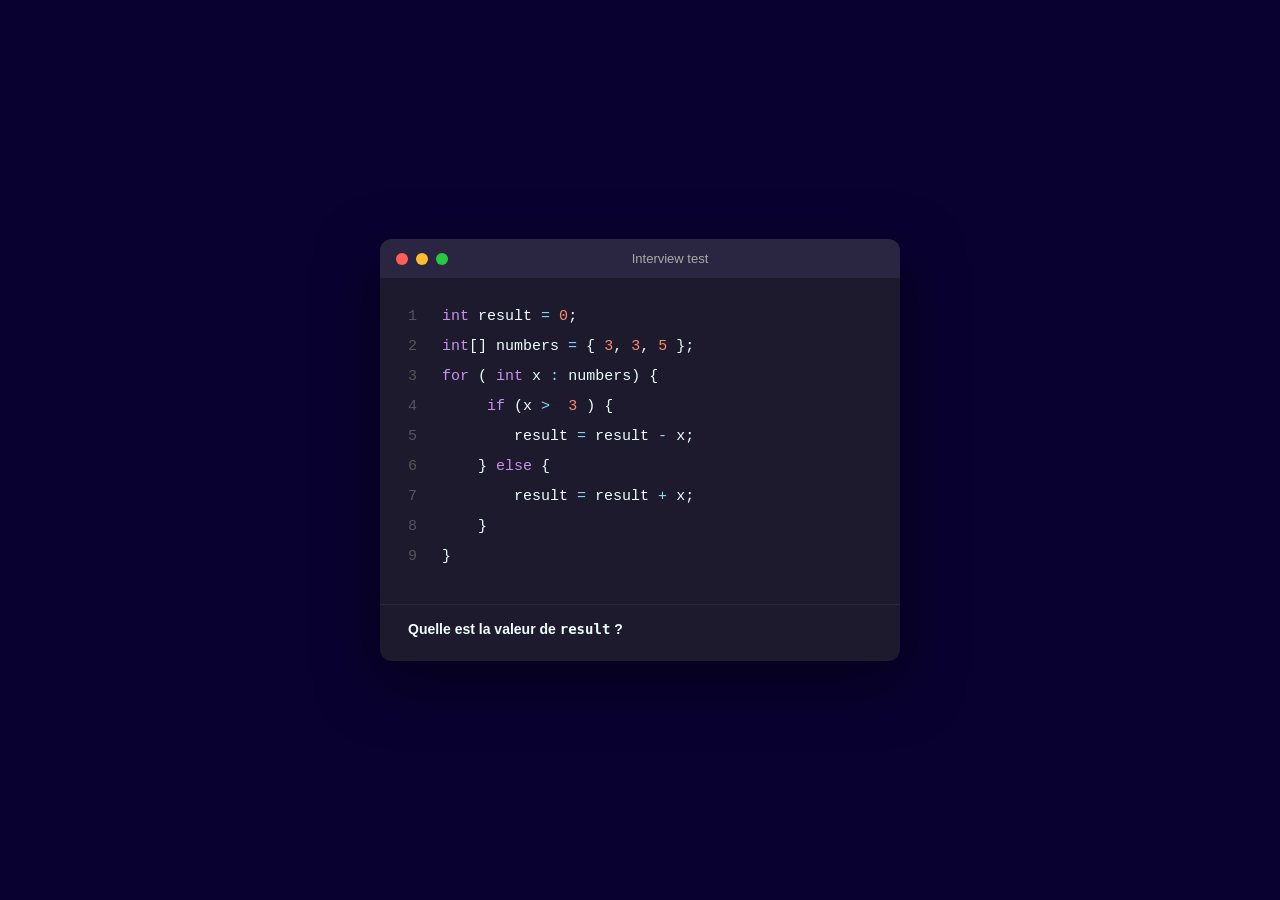
==== index.html @ d0a49612 "feat: add first test" ====
<!DOCTYPE html>
<html lang="fr">
<head>
<meta charset="UTF-8">
<link rel="stylesheet" href="styles.css">
  <title>Test technique - Coda</title>
</head>
<body>
<div class="window">
  <div class="titlebar">
    <div class="dot red"></div>
    <div class="dot yellow"></div>
    <div class="dot green"></div>
    <span class="title">Interview test</span>
  </div>

  <div class="code">
    <!-- int result = 0; -->
    <div>
      <span class="ln">1</span>
      <span class="kw">int</span>
      <span class="var"> result </span>
      <span class="op">=</span>
      <span class="num"> 0</span><span class="var">;</span>
    </div>

    <!-- int[] numbers = {3, 3, 5}; -->
    <div>
      <span class="ln">2</span>
      <span class="kw">int</span><span class="var">[] numbers </span>
      <span class="op">=</span>
      <span class="var"> {</span>
      <span class="num">3</span><span class="var">, </span>
      <span class="num">3</span><span class="var">, </span>
      <span class="num">5</span>
      <span class="var">};</span>
    </div>

    <!-- for (int x : numbers) { -->
    <div>
      <span class="ln">3</span>
      <span class="kw">for </span>
      <span class="var">(</span>
      <span class="kw">int </span>
      <span class="var">x </span>
      <span class="op">:</span>
      <span class="var"> numbers) {</span>
    </div>

    <!-- if (x > 3) { — the = is hidden -->
    <div>
      <span class="ln">4</span>
      <span class="var">&nbsp;&nbsp;&nbsp;&nbsp;</span>
      <span class="kw">if </span>
      <span class="var">(x </span>
      <span class="op">></span><span class="hidden-eq">=</span>
      <span class="num"> 3</span>
      <span class="var">) {</span>
    </div>

    <!-- result = result - x; -->
    <div>
      <span class="ln">5</span>
      <span class="var">&nbsp;&nbsp;&nbsp;&nbsp;&nbsp;&nbsp;&nbsp;&nbsp;result </span>
      <span class="op">=</span>
      <span class="var"> result </span>
      <span class="op">-</span>
      <span class="var"> x;</span>
    </div>

    <!-- } else { -->
    <div>
      <span class="ln">6</span>
      <span class="var">&nbsp;&nbsp;&nbsp;&nbsp;} </span>
      <span class="kw">else</span>
      <span class="var"> {</span>
    </div>

    <!-- result = result + x; -->
    <div>
      <span class="ln">7</span>
      <span class="var">&nbsp;&nbsp;&nbsp;&nbsp;&nbsp;&nbsp;&nbsp;&nbsp;result </span>
      <span class="op">=</span>
      <span class="var"> result </span>
      <span class="op">+</span>
      <span class="var"> x;</span>
    </div>

    <!-- } -->
    <div>
      <span class="ln">8</span>
      <span class="var">&nbsp;&nbsp;&nbsp;&nbsp;}</span>
    </div>

    <!-- } -->
    <div>
      <span class="ln">9</span>
      <span class="var">}</span>
    </div>
  </div>

  <div class="question">
    <strong>Quelle est la valeur de <code>result</code> ?</strong>
  </div>
</div>
</body>
</html>
---- styles.css ----
* { margin: 0; padding: 0; box-sizing: border-box; }

body {
  background: #090231;
  min-height: 100vh;
  display: flex;
  align-items: center;
  justify-content: center;
  font-family: 'Courier New', monospace;
}

.window {
  background: #1e1a2e;
  border-radius: 12px;
  padding: 0;
  width: 520px;
  box-shadow: 0 20px 60px rgba(0,0,0,0.5);
  overflow: hidden;
}

.titlebar {
  background: #2a2540;
  padding: 12px 16px;
  display: flex;
  align-items: center;
  gap: 8px;
}

.dot { width: 12px; height: 12px; border-radius: 50%; }
.dot.red    { background: #ff5f57; }
.dot.yellow { background: #ffbd2e; }
.dot.green  { background: #28c940; }

.title {
  color: #aaa;
  font-size: 13px;
  margin: 0 auto;
  font-family: -apple-system, sans-serif;
}

.code {
  padding: 24px 28px;
  font-size: 15px;
  line-height: 2;
}

.ln { color: #555; user-select: none; margin-right: 16px; }

.kw   { color: #c792ea; }
.typ  { color: #82aaff; }
.num  { color: #f78c6c; }
.op   { color: #89ddff; }
.var  { color: #eeffff; }
.cmt  { color: #546e7a; font-style: italic; }

.hidden-eq { color: #1e1a2e; }

.question {
  margin-top: 8px;
  padding: 16px 28px 24px;
  color: #aaa;
  font-family: -apple-system, sans-serif;
  font-size: 14px;
  border-top: 1px solid #2a2540;
}
.question strong { color: #eeffff; }
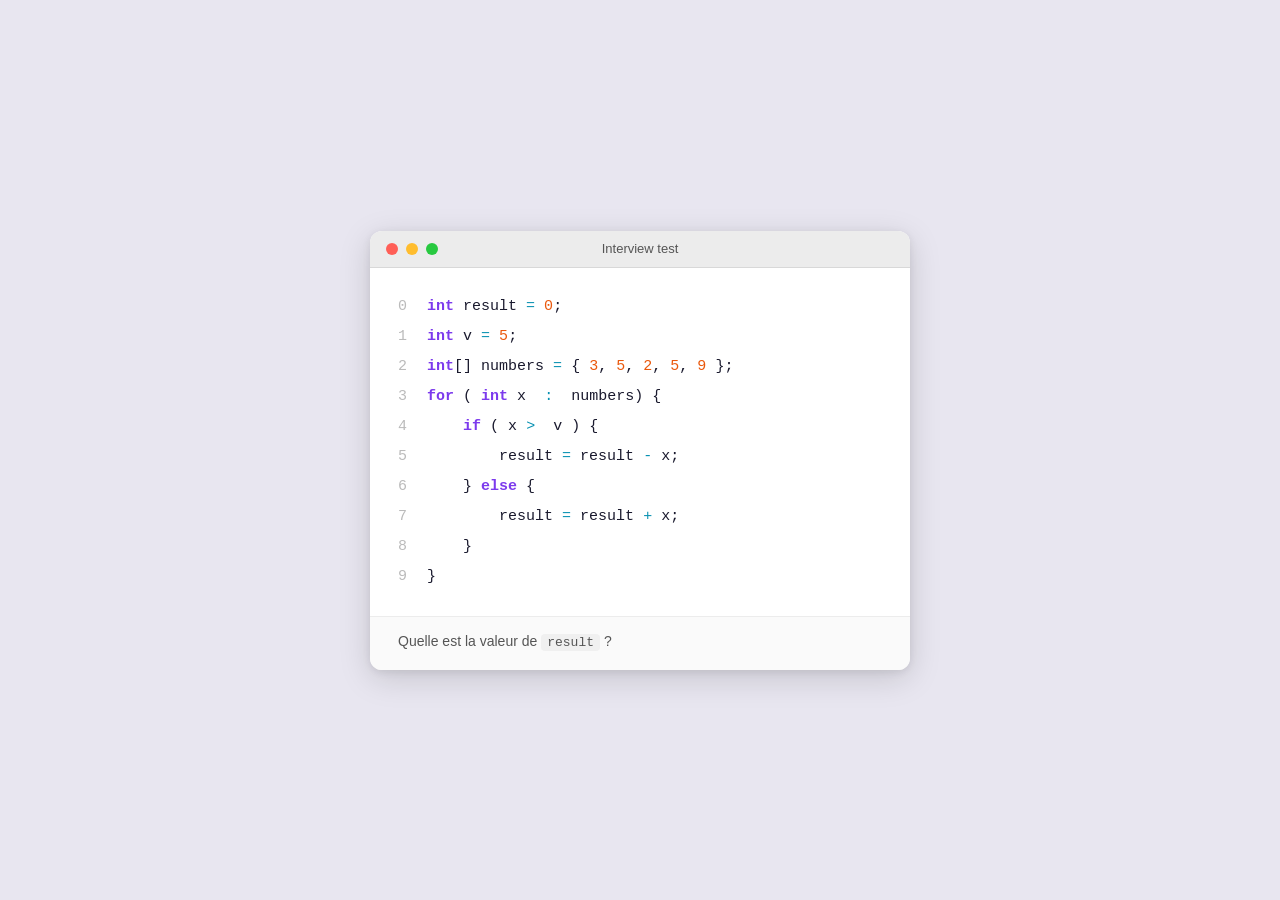
==== commit 34db2eb9: "feat: add ci" ====
--- a/index.html
+++ b/index.html
@@ -3,105 +3,40 @@
 <head>
 <meta charset="UTF-8">
 <link rel="stylesheet" href="styles.css">
-  <title>Test technique - Coda</title>
+<title>Coda - Test technique</title>
 </head>
 <body>
+
 <div class="window">
   <div class="titlebar">
-    <div class="dot red"></div>
-    <div class="dot yellow"></div>
-    <div class="dot green"></div>
-    <span class="title">Interview test</span>
+    <div class="dots">
+      <div class="dot red"></div>
+      <div class="dot yellow"></div>
+      <div class="dot green"></div>
+    </div>
+    <span class="title"></span>
   </div>
+  <div class="code"></div>
+  <div class="question"></div>
+</div>
 
-  <div class="code">
-    <!-- int result = 0; -->
-    <div>
-      <span class="ln">1</span>
-      <span class="kw">int</span>
-      <span class="var"> result </span>
-      <span class="op">=</span>
-      <span class="num"> 0</span><span class="var">;</span>
-    </div>
-
-    <!-- int[] numbers = {3, 3, 5}; -->
-    <div>
-      <span class="ln">2</span>
-      <span class="kw">int</span><span class="var">[] numbers </span>
-      <span class="op">=</span>
-      <span class="var"> {</span>
-      <span class="num">3</span><span class="var">, </span>
-      <span class="num">3</span><span class="var">, </span>
-      <span class="num">5</span>
-      <span class="var">};</span>
-    </div>
-
-    <!-- for (int x : numbers) { -->
-    <div>
-      <span class="ln">3</span>
-      <span class="kw">for </span>
-      <span class="var">(</span>
-      <span class="kw">int </span>
-      <span class="var">x </span>
-      <span class="op">:</span>
-      <span class="var"> numbers) {</span>
-    </div>
-
-    <!-- if (x > 3) { — the = is hidden -->
-    <div>
-      <span class="ln">4</span>
-      <span class="var">&nbsp;&nbsp;&nbsp;&nbsp;</span>
-      <span class="kw">if </span>
-      <span class="var">(x </span>
-      <span class="op">></span><span class="hidden-eq">=</span>
-      <span class="num"> 3</span>
-      <span class="var">) {</span>
-    </div>
-
-    <!-- result = result - x; -->
-    <div>
-      <span class="ln">5</span>
-      <span class="var">&nbsp;&nbsp;&nbsp;&nbsp;&nbsp;&nbsp;&nbsp;&nbsp;result </span>
-      <span class="op">=</span>
-      <span class="var"> result </span>
-      <span class="op">-</span>
-      <span class="var"> x;</span>
-    </div>
-
-    <!-- } else { -->
-    <div>
-      <span class="ln">6</span>
-      <span class="var">&nbsp;&nbsp;&nbsp;&nbsp;} </span>
-      <span class="kw">else</span>
-      <span class="var"> {</span>
-    </div>
-
-    <!-- result = result + x; -->
-    <div>
-      <span class="ln">7</span>
-      <span class="var">&nbsp;&nbsp;&nbsp;&nbsp;&nbsp;&nbsp;&nbsp;&nbsp;result </span>
-      <span class="op">=</span>
-      <span class="var"> result </span>
-      <span class="op">+</span>
-      <span class="var"> x;</span>
-    </div>
-
-    <!-- } -->
-    <div>
-      <span class="ln">8</span>
-      <span class="var">&nbsp;&nbsp;&nbsp;&nbsp;}</span>
-    </div>
-
-    <!-- } -->
-    <div>
-      <span class="ln">9</span>
-      <span class="var">}</span>
-    </div>
-  </div>
-
-  <div class="question">
-    <strong>Quelle est la valeur de <code>result</code> ?</strong>
-  </div>
-</div>
+<script>
+const SNIPPET = {
+  title: "Interview test",
+  question: "Quelle est la valeur de <code>result</code> ?",
+  code: `\
+int result = 0;
+int v = 5;
+int[] numbers = { 3, 5, 2, 5, 9 };
+for ( int x  :  numbers) {
+    if ( x >~~=~~ v ) {
+        result = result - x;
+    } else {
+        result = result + x;
+    }
+}`
+};
+</script>
+<script src="render.js"></script>
 </body>
 </html>
--- a/styles.css
+++ b/styles.css
@@ -1,7 +1,7 @@
 * { margin: 0; padding: 0; box-sizing: border-box; }
 
 body {
-  background: #090231;
+  background: #e8e6f0;
   min-height: 100vh;
   display: flex;
   align-items: center;
@@ -10,20 +10,27 @@
 }
 
 .window {
-  background: #1e1a2e;
+  background: #ffffff;
   border-radius: 12px;
   padding: 0;
-  width: 520px;
-  box-shadow: 0 20px 60px rgba(0,0,0,0.5);
+  width: 540px;
+  box-shadow: 0 8px 32px rgba(0,0,0,0.15), 0 2px 8px rgba(0,0,0,0.08);
   overflow: hidden;
 }
 
 .titlebar {
-  background: #2a2540;
+  background: #ececec;
   padding: 12px 16px;
   display: flex;
   align-items: center;
+  position: relative;
+  border-bottom: 1px solid #d8d8d8;
+}
+
+.dots {
+  display: flex;
   gap: 8px;
+  z-index: 1;
 }
 
 .dot { width: 12px; height: 12px; border-radius: 50%; }
@@ -32,10 +39,14 @@
 .dot.green  { background: #28c940; }
 
 .title {
-  color: #aaa;
+  position: absolute;
+  left: 50%;
+  transform: translateX(-50%);
+  color: #555;
   font-size: 13px;
-  margin: 0 auto;
   font-family: -apple-system, sans-serif;
+  font-weight: 500;
+  white-space: nowrap;
 }
 
 .code {
@@ -44,23 +55,32 @@
   line-height: 2;
 }
 
-.ln { color: #555; user-select: none; margin-right: 16px; }
+.code > div { white-space: pre; }
 
-.kw   { color: #c792ea; }
-.typ  { color: #82aaff; }
-.num  { color: #f78c6c; }
-.op   { color: #89ddff; }
-.var  { color: #eeffff; }
-.cmt  { color: #546e7a; font-style: italic; }
+.ln { color: #bbb; user-select: none; margin-right: 20px; }
 
-.hidden-eq { color: #1e1a2e; }
+.kw   { color: #7c3aed; font-weight: 600; }
+.typ  { color: #2563eb; }
+.num  { color: #ea580c; }
+.op   { color: #0891b2; }
+.var  { color: #1a1a2e; }
+.cmt  { color: #9ca3af; font-style: italic; }
+
+.hidden-eq { color: #ffffff; }
 
 .question {
-  margin-top: 8px;
-  padding: 16px 28px 24px;
-  color: #aaa;
+  padding: 16px 28px 20px;
+  color: #555;
   font-family: -apple-system, sans-serif;
   font-size: 14px;
-  border-top: 1px solid #2a2540;
+  border-top: 1px solid #ececec;
+  background: #fafafa;
 }
-.question strong { color: #eeffff; }
+.question strong { color: #1a1a2e; }
+.question code {
+  background: #f0f0f0;
+  padding: 1px 6px;
+  border-radius: 4px;
+  font-family: 'Courier New', monospace;
+  font-size: 13px;
+}
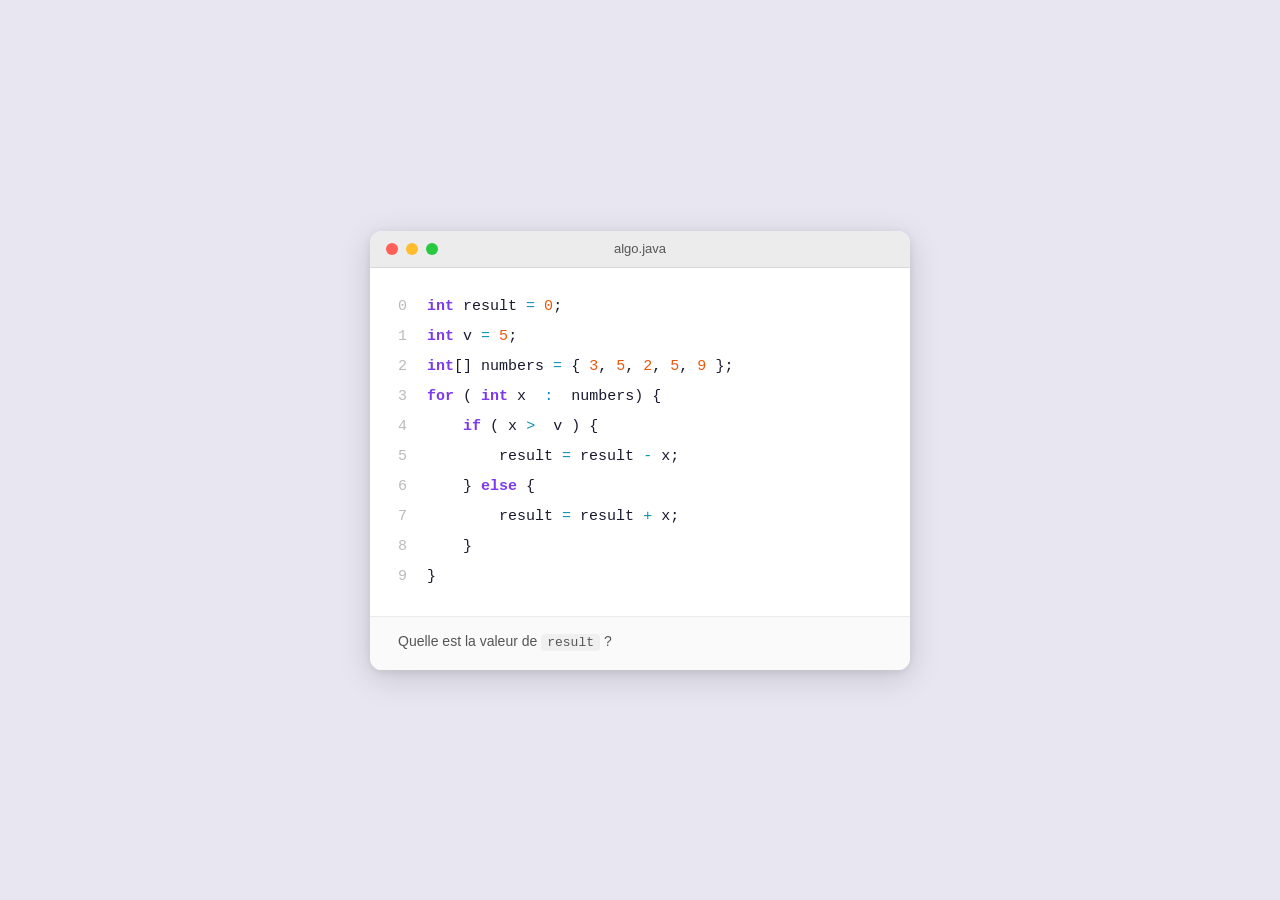
==== commit 5bc5d267: "feat: rename algo" ====
--- a/index.html
+++ b/index.html
@@ -1,9 +1,10 @@
 <!DOCTYPE html>
 <html lang="fr">
 <head>
-<meta charset="UTF-8">
-<link rel="stylesheet" href="styles.css">
-<title>Coda - Test technique</title>
+  <meta charset="UTF-8">
+  <link rel="stylesheet" href="styles.css">
+  <link rel="icon" type="image/x-icon" href="/images/favicon.ico">
+  <title>Coda - Test technique</title>
 </head>
 <body>
 
@@ -22,7 +23,7 @@
 
 <script>
 const SNIPPET = {
-  title: "Interview test",
+  title: "algo.java",
   question: "Quelle est la valeur de <code>result</code> ?",
   code: `\
 int result = 0;
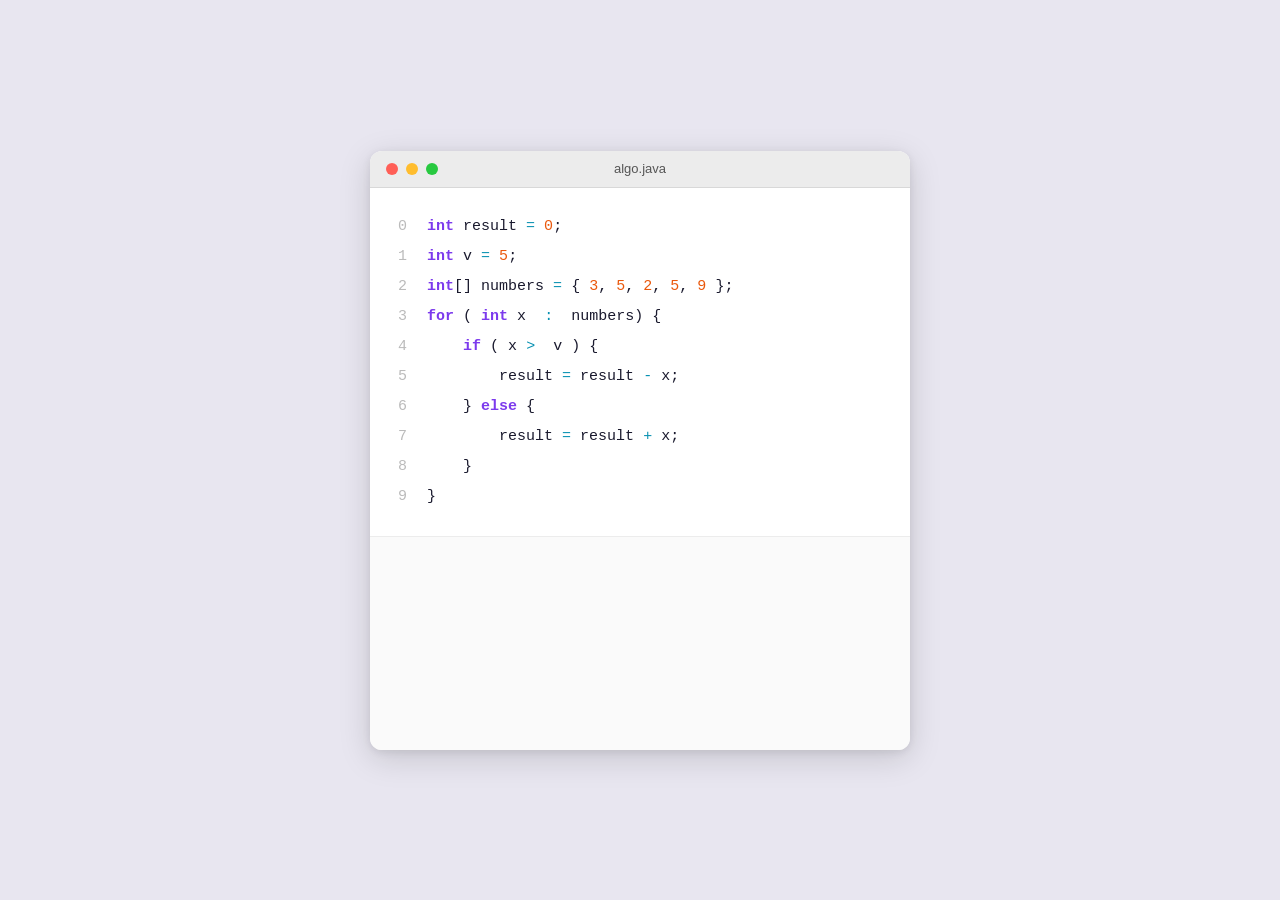
==== commit 49486572: "feat: add tally" ====
--- a/index.html
+++ b/index.html
@@ -3,7 +3,6 @@
 <head>
   <meta charset="UTF-8">
   <link rel="stylesheet" href="styles.css">
-  <link rel="icon" type="image/x-icon" href="/images/favicon.ico">
   <title>Coda - Test technique</title>
 </head>
 <body>
@@ -18,13 +17,14 @@
     <span class="title"></span>
   </div>
   <div class="code"></div>
-  <div class="question"></div>
+  <div class="question">
+    <iframe data-tally-src="https://tally.so/embed/7RaeQ9?alignLeft=1&hideTitle=1&transparentBackground=1&dynamicHeight=1" loading="lazy" width="100%" height="174" frameborder="0" marginheight="0" marginwidth="0" title="Test technique - B1"></iframe>
+  </div>
 </div>
 
 <script>
 const SNIPPET = {
   title: "algo.java",
-  question: "Quelle est la valeur de <code>result</code> ?",
   code: `\
 int result = 0;
 int v = 5;
@@ -39,5 +39,6 @@
 };
 </script>
 <script src="render.js"></script>
+<script>var d=document,w="https://tally.so/widgets/embed.js",v=function(){"undefined"!=typeof Tally?Tally.loadEmbeds():d.querySelectorAll("iframe[data-tally-src]:not([src])").forEach((function(e){e.src=e.dataset.tallySrc}))};if("undefined"!=typeof Tally)v();else if(d.querySelector('script[src="'+w+'"]')==null){var s=d.createElement("script");s.src=w,s.onload=v,s.onerror=v,d.body.appendChild(s);}</script>
 </body>
 </html>
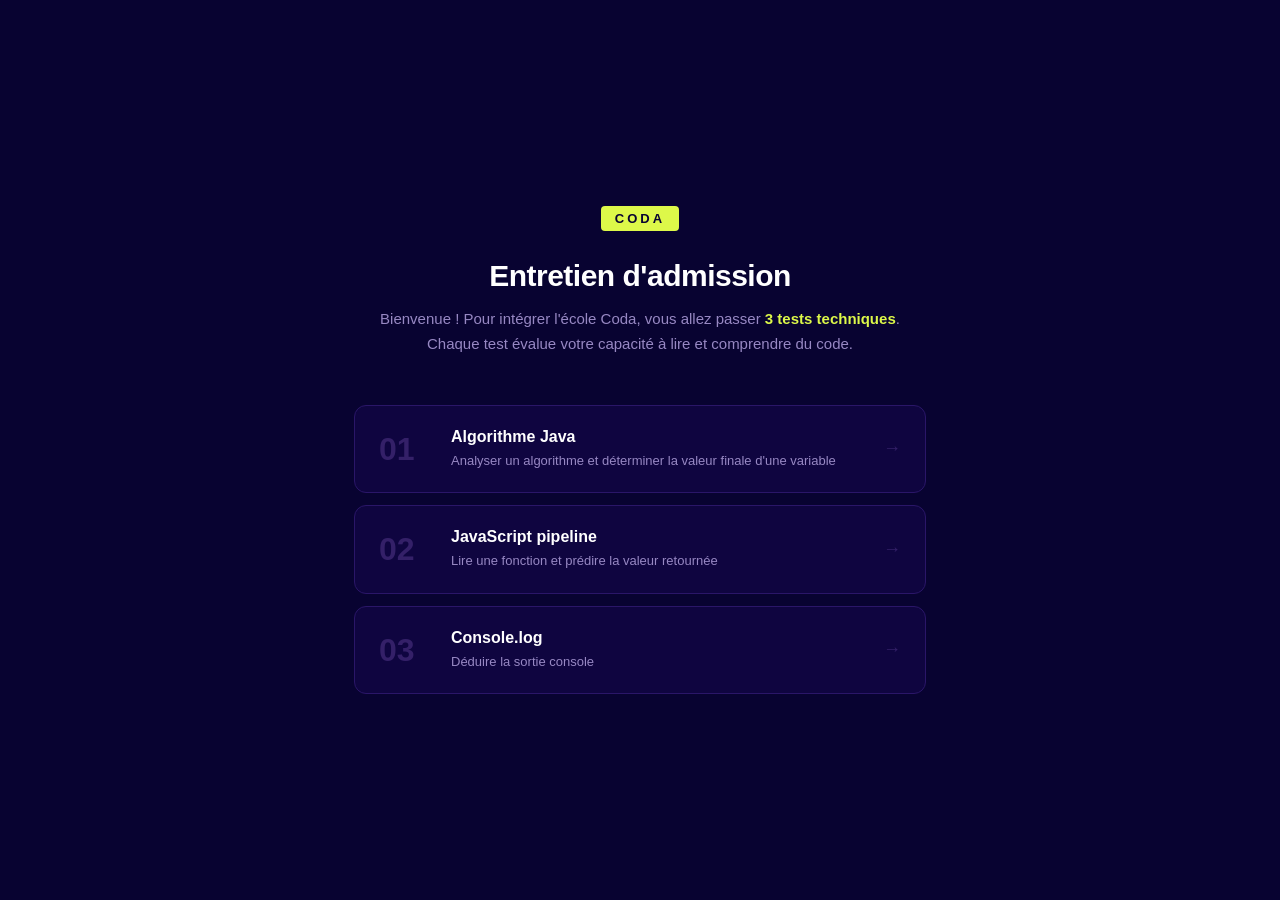
==== commit 22fa02f3: "feat: add 2 technical tests" ====
--- a/index.html
+++ b/index.html
@@ -2,43 +2,52 @@
 <html lang="fr">
 <head>
   <meta charset="UTF-8">
-  <link rel="stylesheet" href="styles.css">
-  <title>Coda - Test technique</title>
+  <meta name="viewport" content="width=device-width, initial-scale=1.0">
+  <link rel="stylesheet" href="home.css">
+  <title>Entretien technique — École Coda</title>
 </head>
 <body>
 
-<div class="window">
-  <div class="titlebar">
-    <div class="dots">
-      <div class="dot red"></div>
-      <div class="dot yellow"></div>
-      <div class="dot green"></div>
-    </div>
-    <span class="title"></span>
-  </div>
-  <div class="code"></div>
-  <div class="question">
-    <iframe data-tally-src="https://tally.so/embed/7RaeQ9?alignLeft=1&hideTitle=1&transparentBackground=1&dynamicHeight=1" loading="lazy" width="100%" height="174" frameborder="0" marginheight="0" marginwidth="0" title="Test technique - B1"></iframe>
+<div class="container">
+  <header>
+    <div class="logo">Coda</div>
+    <h1>Entretien d'admission</h1>
+    <p class="subtitle">
+      Bienvenue ! Pour intégrer l'école Coda, vous allez passer
+      <strong>3 tests techniques</strong>. Chaque test évalue votre capacité
+      à lire et comprendre du code.
+    </p>
+  </header>
+
+  <div class="tests">
+    <a href="test1/" class="test-card">
+      <div class="test-number">01</div>
+      <div class="test-info">
+        <h2>Algorithme Java</h2>
+        <p>Analyser un algorithme et déterminer la valeur finale d'une variable</p>
+      </div>
+      <span class="test-arrow">→</span>
+    </a>
+
+    <a href="test2/" class="test-card">
+      <div class="test-number">02</div>
+      <div class="test-info">
+        <h2>JavaScript pipeline</h2>
+        <p>Lire une fonction et prédire la valeur retournée</p>
+      </div>
+      <span class="test-arrow">→</span>
+    </a>
+
+    <a href="test3/" class="test-card">
+      <div class="test-number">03</div>
+      <div class="test-info">
+        <h2>Console.log</h2>
+        <p>Déduire la sortie console</p>
+      </div>
+      <span class="test-arrow">→</span>
+    </a>
   </div>
 </div>
 
-<script>
-const SNIPPET = {
-  title: "algo.java",
-  code: `\
-int result = 0;
-int v = 5;
-int[] numbers = { 3, 5, 2, 5, 9 };
-for ( int x  :  numbers) {
-    if ( x >~~=~~ v ) {
-        result = result - x;
-    } else {
-        result = result + x;
-    }
-}`
-};
-</script>
-<script src="render.js"></script>
-<script>var d=document,w="https://tally.so/widgets/embed.js",v=function(){"undefined"!=typeof Tally?Tally.loadEmbeds():d.querySelectorAll("iframe[data-tally-src]:not([src])").forEach((function(e){e.src=e.dataset.tallySrc}))};if("undefined"!=typeof Tally)v();else if(d.querySelector('script[src="'+w+'"]')==null){var s=d.createElement("script");s.src=w,s.onload=v,s.onerror=v,d.body.appendChild(s);}</script>
 </body>
 </html>
--- a/home.css
+++ b/home.css
@@ -0,0 +1,122 @@
+* { margin: 0; padding: 0; box-sizing: border-box; }
+
+body {
+  background: #080331;
+  color: #ffffff;
+  min-height: 100vh;
+  display: flex;
+  align-items: center;
+  justify-content: center;
+  font-family: -apple-system, BlinkMacSystemFont, 'Segoe UI', sans-serif;
+}
+
+.container {
+  max-width: 620px;
+  width: 100%;
+  padding: 48px 24px;
+}
+
+header {
+  text-align: center;
+  margin-bottom: 48px;
+}
+
+.logo {
+  display: inline-block;
+  background: #ddf849;
+  color: #080331;
+  font-weight: 800;
+  font-size: 13px;
+  letter-spacing: 3px;
+  text-transform: uppercase;
+  padding: 5px 14px;
+  border-radius: 4px;
+  margin-bottom: 28px;
+}
+
+h1 {
+  font-size: 30px;
+  font-weight: 700;
+  color: #ffffff;
+  margin-bottom: 14px;
+  letter-spacing: -0.5px;
+}
+
+.subtitle {
+  color: #9788c3;
+  font-size: 15px;
+  line-height: 1.65;
+  margin: 0 auto;
+}
+
+.subtitle strong {
+  color: #ddf849;
+  font-weight: 600;
+}
+
+.tests {
+  display: flex;
+  flex-direction: column;
+  gap: 12px;
+}
+
+.test-card {
+  display: flex;
+  align-items: center;
+  background: #0f0540;
+  border: 1px solid #2a1668;
+  border-radius: 12px;
+  padding: 22px 24px;
+  text-decoration: none;
+  color: inherit;
+  gap: 20px;
+  transition: border-color 0.18s, background 0.18s;
+}
+
+.test-card:hover {
+  border-color: #ddf849;
+  background: #18095a;
+}
+
+.test-number {
+  font-size: 32px;
+  font-weight: 800;
+  color: #342068;
+  font-variant-numeric: tabular-nums;
+  min-width: 52px;
+  line-height: 1;
+  transition: color 0.18s;
+}
+
+.test-card:hover .test-number {
+  color: #ddf849;
+}
+
+.test-info {
+  flex: 1;
+}
+
+.test-info h2 {
+  font-size: 16px;
+  font-weight: 600;
+  color: #ffffff;
+  margin-bottom: 5px;
+}
+
+.test-info p {
+  font-size: 13px;
+  color: #9788c3;
+  line-height: 1.5;
+}
+
+.test-arrow {
+  color: #342068;
+  font-size: 18px;
+  transition: color 0.18s, transform 0.18s;
+  display: inline-block;
+}
+
+.test-card:hover .test-arrow {
+  color: #ddf849;
+  transform: translateX(4px);
+}
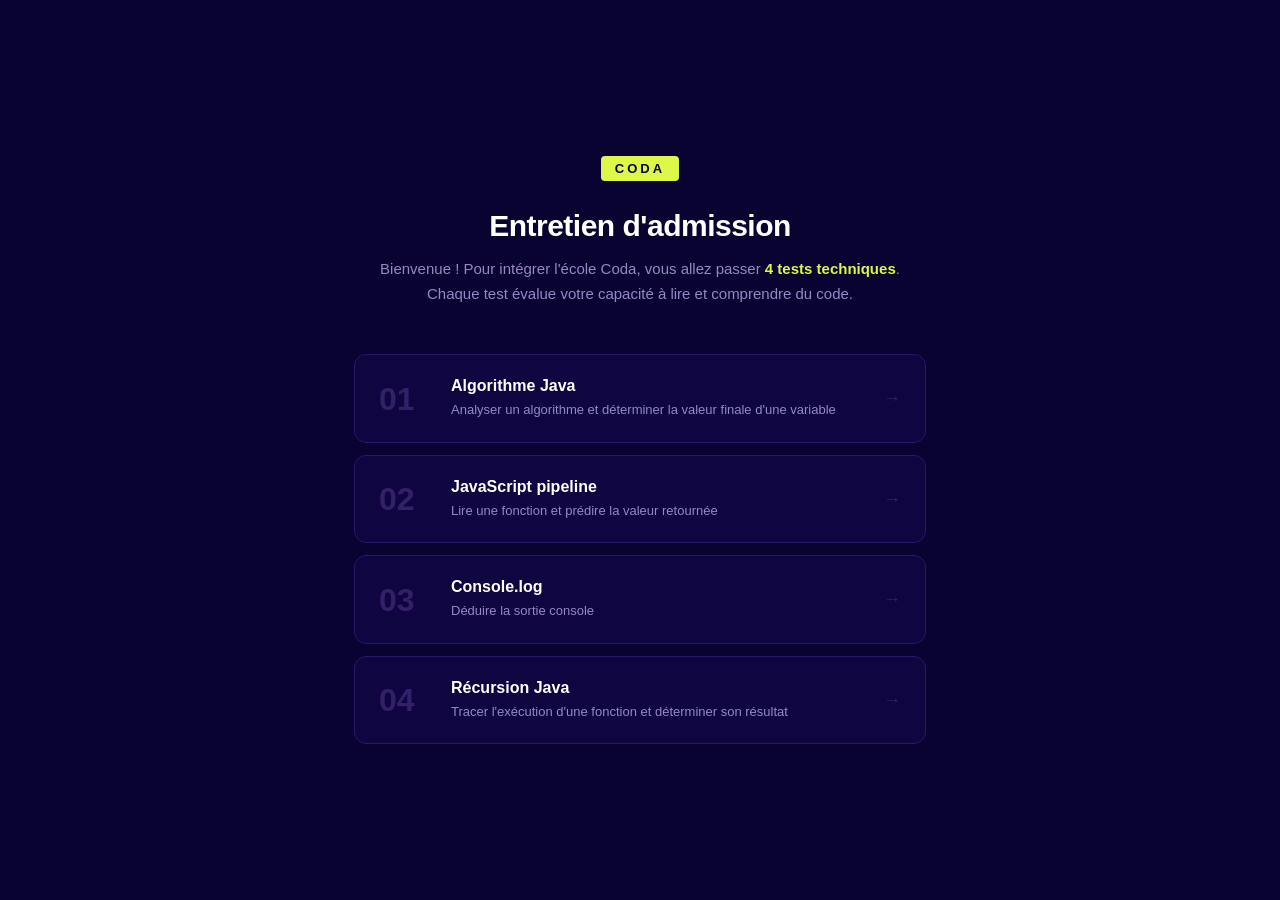
==== commit f5dafb56: "feat: add recursion" ====
--- a/index.html
+++ b/index.html
@@ -14,7 +14,7 @@
     <h1>Entretien d'admission</h1>
     <p class="subtitle">
       Bienvenue ! Pour intégrer l'école Coda, vous allez passer
-      <strong>3 tests techniques</strong>. Chaque test évalue votre capacité
+      <strong>4 tests techniques</strong>. Chaque test évalue votre capacité
       à lire et comprendre du code.
     </p>
   </header>
@@ -46,6 +46,15 @@
       </div>
       <span class="test-arrow">→</span>
     </a>
+
+    <a href="test4/" class="test-card">
+      <div class="test-number">04</div>
+      <div class="test-info">
+        <h2>Récursion Java</h2>
+        <p>Tracer l'exécution d'une fonction et déterminer son résultat</p>
+      </div>
+      <span class="test-arrow">→</span>
+    </a>
   </div>
 </div>
 
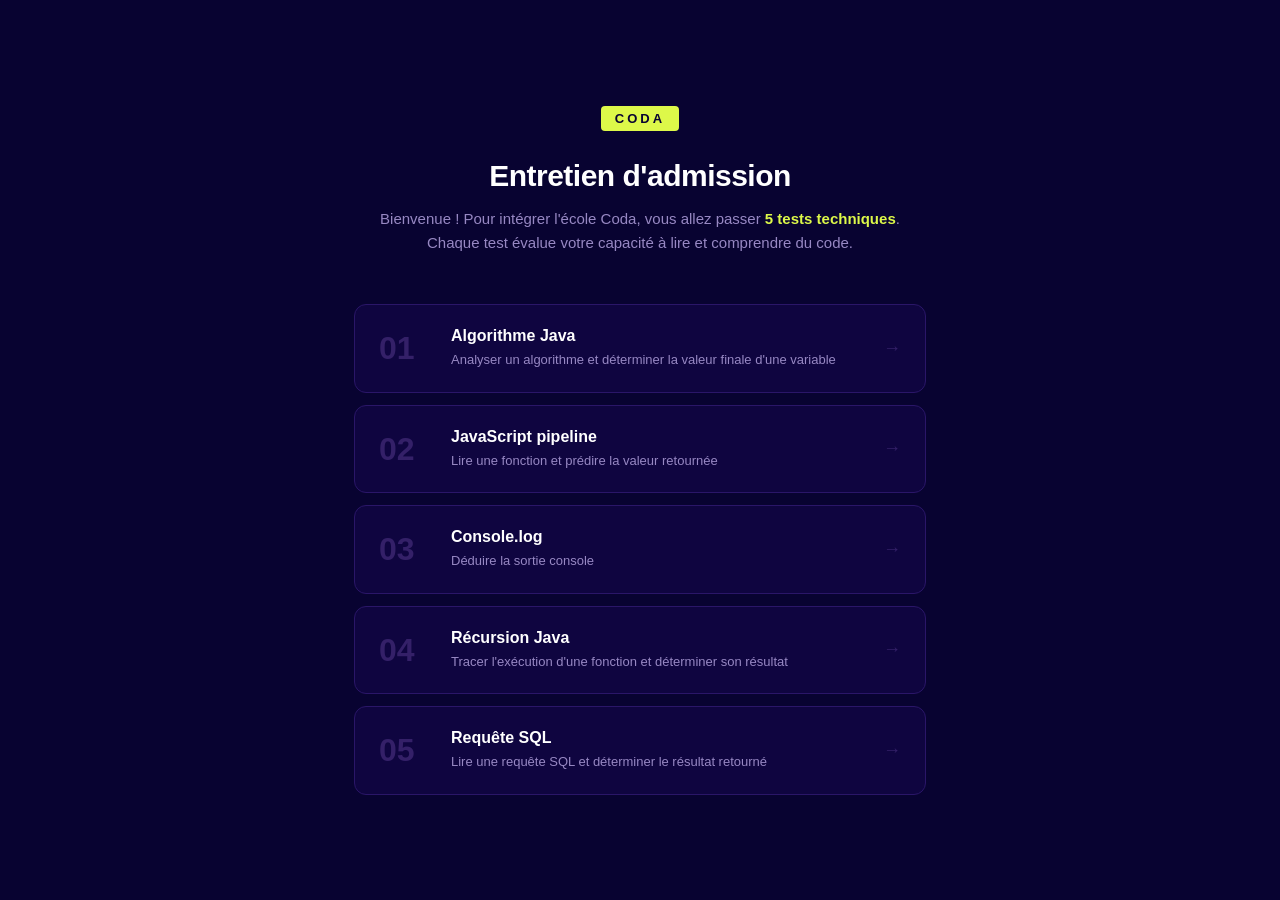
==== commit c46780e3: "feat: add tally for 4" ====
--- a/index.html
+++ b/index.html
@@ -14,7 +14,7 @@
     <h1>Entretien d'admission</h1>
     <p class="subtitle">
       Bienvenue ! Pour intégrer l'école Coda, vous allez passer
-      <strong>4 tests techniques</strong>. Chaque test évalue votre capacité
+      <strong>5 tests techniques</strong>. Chaque test évalue votre capacité
       à lire et comprendre du code.
     </p>
   </header>
@@ -55,6 +55,15 @@
       </div>
       <span class="test-arrow">→</span>
     </a>
+
+    <a href="test5/" class="test-card">
+      <div class="test-number">05</div>
+      <div class="test-info">
+        <h2>Requête SQL</h2>
+        <p>Lire une requête SQL et déterminer le résultat retourné</p>
+      </div>
+      <span class="test-arrow">→</span>
+    </a>
   </div>
 </div>
 
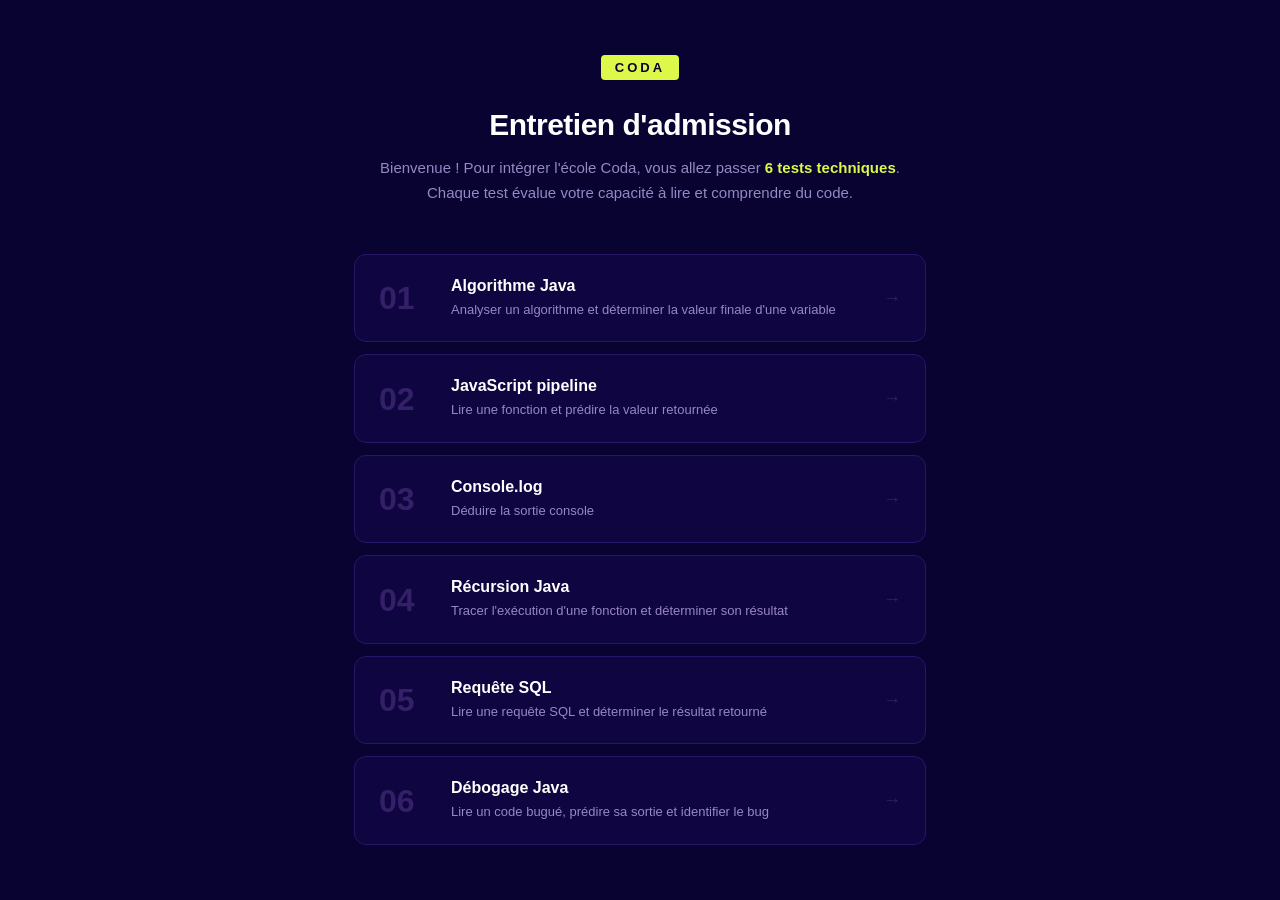
==== commit 834b7719: "feat: add test 6" ====
--- a/index.html
+++ b/index.html
@@ -14,7 +14,7 @@
     <h1>Entretien d'admission</h1>
     <p class="subtitle">
       Bienvenue ! Pour intégrer l'école Coda, vous allez passer
-      <strong>5 tests techniques</strong>. Chaque test évalue votre capacité
+      <strong>6 tests techniques</strong>. Chaque test évalue votre capacité
       à lire et comprendre du code.
     </p>
   </header>
@@ -64,6 +64,15 @@
       </div>
       <span class="test-arrow">→</span>
     </a>
+
+    <a href="test6/" class="test-card">
+      <div class="test-number">06</div>
+      <div class="test-info">
+        <h2>Débogage Java</h2>
+        <p>Lire un code bugué, prédire sa sortie et identifier le bug</p>
+      </div>
+      <span class="test-arrow">→</span>
+    </a>
   </div>
 </div>
 
